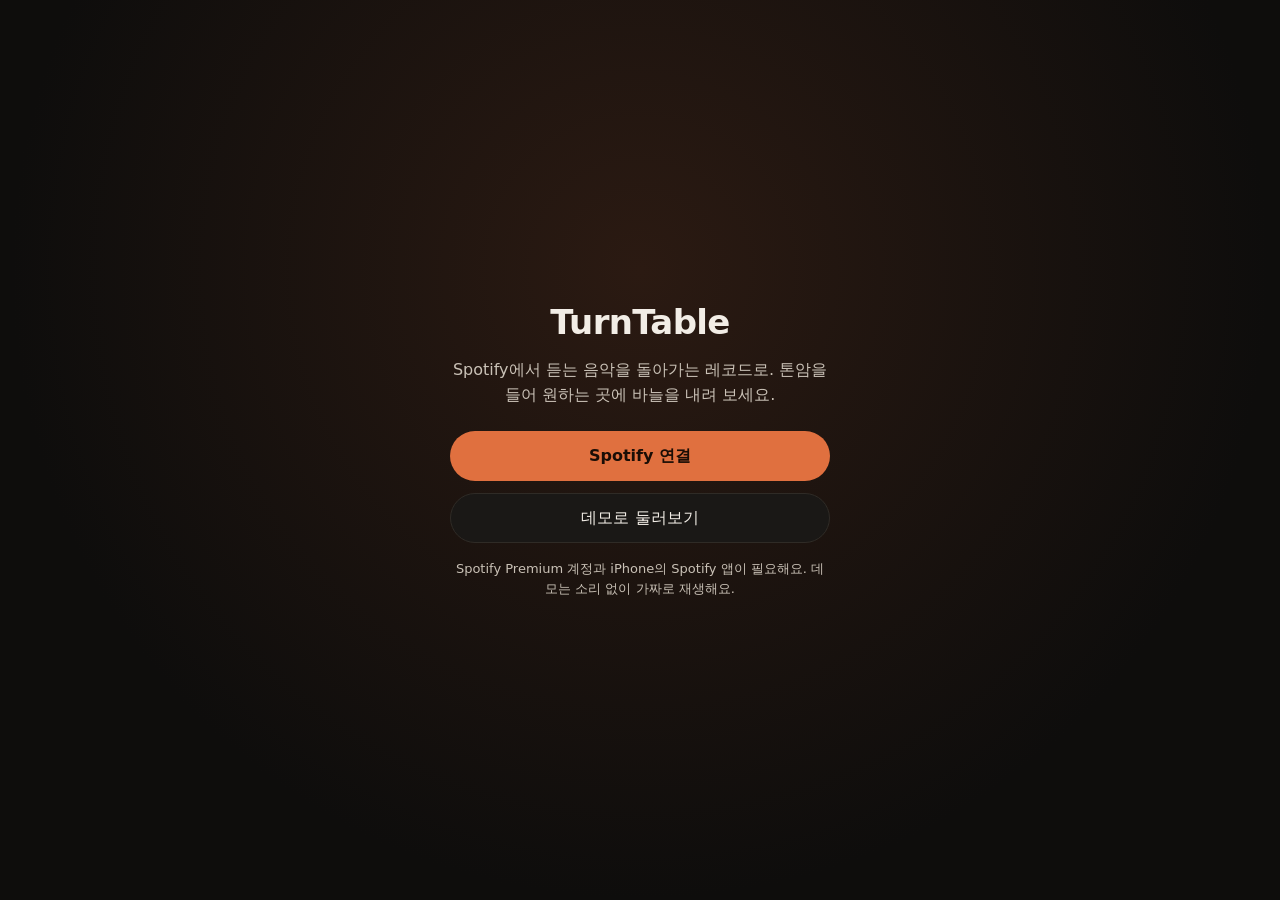
==== index.html @ 1875191e "web: add LyricsPlus for synced lyrics and always highlight the current line While LRCLIB is down, ly" ====
<!doctype html>
<html lang="ko">
<head>
<meta charset="utf-8">
<meta name="viewport" content="width=device-width, initial-scale=1, viewport-fit=cover">
<title>TurnTable</title>
<meta name="description" content="Spotify로 듣는 음악을 돌아가는 레코드와 톤암으로 보여주는 턴테이블 플레이어">
<meta name="theme-color" content="#0e0d0c">
<meta name="apple-mobile-web-app-capable" content="yes">
<meta name="mobile-web-app-capable" content="yes">
<meta name="apple-mobile-web-app-status-bar-style" content="black-translucent">
<meta name="apple-mobile-web-app-title" content="TurnTable">
<link rel="apple-touch-icon" href="icons/icon-180.png">
<link rel="icon" type="image/png" sizes="192x192" href="icons/icon-192.png">
<link rel="manifest" href="manifest.webmanifest">
<link rel="stylesheet" href="styles.css?v=202610311717">
<script type="module" src="js/app.js?v=202610311717"></script>
</head>
<body>
<main class="app" id="app" hidden>
  <canvas id="stage" aria-label="턴테이블. 라벨을 탭하면 재생과 일시정지, 톤암을 끌면 재생 위치를 옮깁니다."></canvas>
  <div class="toolbar">
    <button type="button" class="corner" id="open-settings" aria-label="설정">
      <svg viewBox="0 0 24 24" aria-hidden="true"><circle cx="12" cy="12" r="3"/><path d="M12 2v3M12 19v3M2 12h3M19 12h3M4.9 4.9l2.1 2.1M17 17l2.1 2.1M4.9 19.1L7 17M17 7l2.1-2.1"/></svg>
    </button>
    <button type="button" class="corner" id="pip" aria-label="작은 창으로 띄우기" title="작은 창으로 띄우기 (다른 앱 위에 항상 표시)" hidden>
      <svg viewBox="0 0 24 24" aria-hidden="true"><rect x="3" y="5" width="18" height="14" rx="2"/><rect x="12" y="11" width="7" height="6" rx="1" class="fill"/></svg>
    </button>
  </div>
  <pre class="debug" id="debug" hidden></pre>
  <section class="lyrics" id="lyrics" aria-label="가사" hidden>
    <div class="lyrics-lines" id="lyrics-lines"></div>
  </section>
  <div class="pip-note" id="pip-note" hidden>
    <p>작은 창에서 재생 중이에요.</p>
    <button type="button" id="pip-back">여기로 돌아오기</button>
  </div>
  <div class="hud" id="hud">
    <section class="info" aria-live="polite">
      <p class="status" id="status"></p>
      <a class="open-spotify" id="open-spotify" href="spotify://" hidden>Spotify 앱 열기</a>
      <h1 class="title" id="title">TurnTable</h1>
      <p class="sub" id="sub"></p>
      <p class="time" id="time">--:-- / --:--</p>
      <div class="progress" id="progress" aria-hidden="true">
        <span class="progress-time" id="progress-elapsed">00:00</span>
        <div class="progress-track"><div class="progress-fill" id="progress-fill"></div></div>
        <span class="progress-time" id="progress-total">00:00</span>
      </div>
    </section>
    <nav class="controls" aria-label="재생 조작">
      <button type="button" id="prev" aria-label="이전 곡">
        <svg viewBox="0 0 24 24" aria-hidden="true"><path d="M7 6v12M18 6l-9 6 9 6z"/></svg>
      </button>
      <button type="button" id="playpause" aria-label="재생">
        <svg viewBox="0 0 24 24" aria-hidden="true" id="icon-play"><path d="M8 5l11 7-11 7z"/></svg>
        <svg viewBox="0 0 24 24" aria-hidden="true" id="icon-pause" hidden><path d="M8 5v14M16 5v14"/></svg>
      </button>
      <button type="button" id="next" aria-label="다음 곡">
        <svg viewBox="0 0 24 24" aria-hidden="true"><path d="M17 6v12M6 6l9 6-9 6z"/></svg>
      </button>
    </nav>
  </div>
  <div class="sr-only">
    <button type="button" id="back10">10초 뒤로</button>
    <button type="button" id="fwd10">10초 앞으로</button>
  </div>
</main>

<section class="welcome" id="welcome" hidden>
  <div class="welcome-card">
    <h1>TurnTable</h1>
    <p class="lead">Spotify에서 듣는 음악을 돌아가는 레코드로. 톤암을 들어 원하는 곳에 바늘을 내려 보세요.</p>
    <button type="button" class="primary wide" id="connect">Spotify 연결</button>
    <button type="button" class="wide" id="demo">데모로 둘러보기</button>
    <p class="note" id="connect-note">Spotify Premium 계정과 iPhone의 Spotify 앱이 필요해요. 데모는 소리 없이 가짜로 재생해요.</p>
  </div>
</section>

<dialog id="settings" aria-labelledby="settings-title">
  <form method="dialog" class="sheet">
    <h2 id="settings-title">설정</h2>
    <section>
      <h3>연결</h3>
      <p id="connection-text"></p>
      <div class="row-buttons">
        <button type="button" id="connection-action"></button>
        <button type="button" id="switch-demo">데모 모드</button>
      </div>
    </section>
    <section>
      <h3>화면</h3>
      <label class="switch"><input type="checkbox" id="opt-coverbg"> 배경에도 앨범 커버 쓰기</label>
      <label class="select-row">회전 속도
        <select id="opt-rpm">
          <option value="3">아주 느리게</option>
          <option value="8">느리게</option>
          <option value="16">조금 느리게</option>
          <option value="33.333333">실제 속도 (33⅓ RPM)</option>
          <option value="45">빠르게 (45 RPM)</option>
        </select>
      </label>
      <label class="switch"><input type="checkbox" id="opt-lyrics"> 가사 표시</label>
      <p class="note">턴테이블 오른쪽에 나와요 (세로 화면은 아래). 가사는 공개 가사 서비스 LRCLIB, LyricsPlus, lyrics.ovh에서 곡 제목·가수로 찾아요. 없는 곡도 있어요.</p>
      <label class="switch"><input type="checkbox" id="opt-debug"> 디버그 정보 보기</label>
    </section>
    <section>
      <h3>홈 화면에 추가</h3>
      <p class="note">Safari 공유 버튼 → <b>홈 화면에 추가</b>를 누르면 앱처럼 전체 화면으로 열려요.</p>
    </section>
    <section>
      <h3>위젯</h3>
      <p class="note">무료 앱 Scriptable로 홈 화면·잠금화면 위젯을 만들 수 있어요. <a href="widget/" target="_blank" rel="noopener">위젯 설치 안내</a></p>
    </section>
    <button value="close" class="wide">닫기</button>
  </form>
</dialog>

<div class="toast" id="toast" role="status" aria-live="polite"></div>
</body>
</html>
---- styles.css ----
/* 한 가지 어두운 룩으로 고정 (레코드가 주인공). 색은 토큰으로만 쓴다.
   배치: 캔버스가 화면 전체(흐린 커버 배경 + LP + 톤암, 가로는 앨범 재킷까지)를 그리고,
   글자·버튼은 그 위에 작게 겹친다 (왼쪽 아래 곡 정보, 오른쪽 아래 알약 버튼, 왼쪽 위 설정). */
:root {
  color-scheme: dark;
  --bg: #0e0d0c;
  --panel: #1a1816;
  --panel-2: #232019;
  --line: #2f2b26;
  --text: #f2ede6;
  --muted: #c9c1b6;
  --accent: #e0703f;
  --accent-ink: #1a0d06;
  --glass: rgba(20, 18, 16, 0.38);
  --glass-line: rgba(255, 255, 255, 0.16);
  --font: -apple-system, BlinkMacSystemFont, "Apple SD Gothic Neo", "Malgun Gothic", system-ui, sans-serif;
  /* 렌더러가 읽는 safe-area 여백 */
  --sat: env(safe-area-inset-top, 0px);
  --sab: env(safe-area-inset-bottom, 0px);
  --sal: env(safe-area-inset-left, 0px);
  --sar: env(safe-area-inset-right, 0px);
}

* { box-sizing: border-box; }

html, body {
  margin: 0;
  height: 100%;
  background: var(--bg);
  color: var(--text);
  font-family: var(--font);
  -webkit-tap-highlight-color: transparent;
  -webkit-text-size-adjust: 100%;
}

body { overscroll-behavior: none; overflow: hidden; }

[hidden] { display: none !important; }

.app { position: fixed; inset: 0; }

canvas {
  position: absolute;
  inset: 0;
  width: 100%;
  height: 100%;
  display: block;
  touch-action: none;
  user-select: none;
  -webkit-user-select: none;
  -webkit-touch-callout: none;
}

button {
  font: inherit;
  color: var(--text);
  background: var(--panel);
  border: 1px solid var(--line);
  border-radius: 999px;
  min-height: 44px;
  min-width: 44px;
  padding: 0 16px;
  cursor: pointer;
  touch-action: manipulation;
}
button:focus-visible, input:focus-visible, select:focus-visible, a:focus-visible { outline: 2px solid var(--accent); outline-offset: 2px; }
button:active { transform: scale(0.96); }
button.primary { background: var(--accent); color: var(--accent-ink); border-color: transparent; font-weight: 700; }
button.wide { width: 100%; min-height: 50px; }

/* 유리처럼 비치는 작은 버튼 (배경 커버 위에서 떠 보이게) */
.corner, .controls button {
  background: var(--glass);
  border: 1px solid var(--glass-line);
  -webkit-backdrop-filter: blur(14px) saturate(1.3);
  backdrop-filter: blur(14px) saturate(1.3);
  color: #fff;
  display: grid;
  place-items: center;
  padding: 0;
}
svg { width: 18px; height: 18px; fill: none; stroke: currentColor; stroke-width: 2; stroke-linecap: round; stroke-linejoin: round; }
#icon-play path, #prev path:last-child, #next path:last-child { fill: currentColor; }

.toolbar {
  position: absolute;
  top: calc(10px + var(--sat));
  left: calc(max(12px, var(--sal)));
  display: flex;
  gap: 8px;
}
.corner { width: 44px; height: 44px; }
.corner svg .fill { fill: currentColor; stroke: none; }

/* PiP 창이 열려 있는 동안 원래 창에 보이는 안내 */
.pip-note {
  position: absolute;
  inset: 0;
  display: grid;
  place-content: center;
  justify-items: center;
  gap: 14px;
  text-align: center;
  background: radial-gradient(circle at 50% 40%, #2b1a12, var(--bg) 70%);
  padding: 24px;
}
.pip-note p { margin: 0; color: var(--muted); font-size: 16px; }

/* PiP 창 안: 설정·도구 없이 LP와 곡 정보만.
   - 제목·가수는 어떤 비율이든 아래쪽 전체 폭에 한 줄씩 (높이 44px, renderer.js COMPACT_TEXT_AREA와 맞춘다).
   - 재생 버튼은 자리를 차지하지 않고 아래 가운데에 떠 있다가, 마우스를 창 위에 올리거나
     키보드로 버튼에 오면 나타난다 (Spotify 미니 플레이어처럼). */
.app.pip .hud {
  left: 0;
  right: 0;
  width: auto;
  height: 44px;
  flex-direction: column;
  align-items: stretch;
  justify-content: flex-end;
  gap: 0;
  padding: 0 12px 6px;
  background: linear-gradient(to top, rgba(0, 0, 0, 0.55), rgba(0, 0, 0, 0));
}
.app.pip .info { text-align: left; width: 100%; }
.app.pip .status, .app.pip .time, .app.pip .open-spotify { display: none; }
.app.pip .title { font-size: 14px; line-height: 1.2; }
.app.pip .sub { font-size: 12px; line-height: 1.25; }
.app.pip .info { gap: 0; }
.app.pip .controls {
  position: absolute;
  left: 50%;
  bottom: 4px;
  gap: 4px;
  padding: 4px;
  border-radius: 999px;
  background: rgba(12, 11, 10, 0.72);
  border: 1px solid var(--glass-line);
  -webkit-backdrop-filter: blur(12px);
  backdrop-filter: blur(12px);
  opacity: 0;
  transform: translate(-50%, 6px);
  pointer-events: none;
  transition: opacity 0.2s ease, transform 0.2s ease;
}
.app.pip .controls button { width: 44px; height: 38px; min-height: 38px; background: transparent; border: 0; }
.app.pip:hover .controls,
.app.pip .controls:focus-within {
  opacity: 1;
  transform: translate(-50%, 0);
  pointer-events: auto;
}
@media (prefers-reduced-motion: reduce) {
  .app.pip .controls { transition: none; transform: translate(-50%, 0); }
}

/* 진행 바 (경과 · 바 · 전체): 작은 창에서만 보인다 */
.progress { display: none; align-items: center; gap: 8px; }
.progress-track { flex: 1; height: 3px; border-radius: 2px; background: rgba(255, 255, 255, 0.25); overflow: hidden; }
.progress-fill { height: 100%; width: 0; background: #fff; border-radius: inherit; }
.progress-time { font-size: 11px; color: var(--muted); font-variant-numeric: tabular-nums; min-width: 34px; }
.progress-time:last-child { text-align: right; }

/* 작은 창 구간 (app.js가 pip-tiny / pip-normal / pip-wide를 붙인다, renderer.js pipModeFor와 같은 기준) */

/* 아주 작을 때·일반 크기: 마우스를 올리면 창 전체가 살짝 어두워지고(그림은 비쳐 보임),
   가운데에 ⏮ ⏯ ⏭, 일반 크기는 제목 바로 위에 경과·진행 바·전체 시간 (Spotify 미니 플레이어처럼).
   버튼이 상자로 얹히지 않아 LP와 제목을 가리지 않는다. */
.app.pip.pip-tiny .hud,
.app.pip.pip-normal .hud {
  top: 0;
  height: auto;
  background: linear-gradient(to top, rgba(0, 0, 0, 0.55) 0, rgba(0, 0, 0, 0) 64px);
}
.app.pip.pip-tiny .hud { padding: 0; background: none; }
.app.pip.pip-tiny .hud::before,
.app.pip.pip-normal .hud::before {
  content: '';
  position: absolute;
  inset: 0;
  background: rgba(0, 0, 0, 0.45);
  opacity: 0;
  transition: opacity 0.2s ease;
  pointer-events: none;
}
.app.pip.pip-tiny:hover .hud::before,
.app.pip.pip-normal:hover .hud::before,
.app.pip.pip-tiny .hud:focus-within::before,
.app.pip.pip-normal .hud:focus-within::before { opacity: 1; }
.app.pip.pip-normal .info { position: relative; flex: none; } /* 아래에 붙고, 어둡게 덮는 층보다 위에 그려지게 */
.app.pip.pip-tiny .info { display: none; }
.app.pip.pip-tiny .controls,
.app.pip.pip-normal .controls {
  bottom: auto;
  top: 50%;
  gap: 10px;
  padding: 0;
  background: none;
  border: 0;
  -webkit-backdrop-filter: none;
  backdrop-filter: none;
  transform: translate(-50%, -50%) scale(0.94);
}
.app.pip.pip-tiny:hover .controls,
.app.pip.pip-tiny .controls:focus-within,
.app.pip.pip-normal:hover .controls,
.app.pip.pip-normal .controls:focus-within { transform: translate(-50%, -50%); }
.app.pip.pip-tiny .controls button,
.app.pip.pip-normal .controls button { filter: drop-shadow(0 1px 4px rgba(0, 0, 0, 0.5)); }
.app.pip.pip-tiny .controls #playpause,
.app.pip.pip-normal .controls #playpause {
  width: 50px;
  height: 50px;
  min-height: 50px;
  border-radius: 50%;
  background: #fff;
  color: #111;
}
.app.pip.pip-tiny .controls #playpause svg,
.app.pip.pip-normal .controls #playpause svg { width: 20px; height: 20px; }
.app.pip.pip-normal .progress {
  display: flex;
  position: absolute;
  left: 0;
  right: 0;
  bottom: calc(100% + 8px);
  opacity: 0;
  transition: opacity 0.2s ease;
}
.app.pip.pip-normal:hover .progress,
.app.pip.pip-normal .hud:focus-within .progress { opacity: 1; }

/* 가로로 아주 넓을 때: 톤암 오른쪽 빈 공간에 정보 패널 (제목·가수·진행 바·버튼, 버튼은 항상 보임) */
.app.pip.pip-wide .hud {
  top: 0;
  left: var(--pip-panel-left, 55%);
  height: auto;
  padding: 12px 14px 14px 4px;
  justify-content: flex-end;
  gap: 10px;
  background: none;
}
.app.pip.pip-wide .info { flex: none; align-content: end; }
.app.pip.pip-wide .title { font-size: 16px; }
.app.pip.pip-wide .sub { font-size: 13px; margin-top: 2px; }
.app.pip.pip-wide .progress { display: flex; margin-top: 10px; }
.app.pip.pip-wide .controls {
  position: static;
  align-self: flex-start;
  opacity: 1;
  transform: none;
  pointer-events: auto;
  background: rgba(12, 11, 10, 0.45);
}

.hud {
  position: absolute;
  left: 0;
  right: 0;
  bottom: 0;
  display: flex;
  align-items: flex-end;
  justify-content: space-between;
  gap: 12px;
  padding: 28px max(18px, var(--sar)) calc(16px + var(--sab)) max(18px, var(--sal));
  background: linear-gradient(to top, rgba(0, 0, 0, 0.5), rgba(0, 0, 0, 0));
  pointer-events: none; /* 빈 곳은 캔버스(톤암 드래그)가 받는다 */
}
.hud > * { pointer-events: auto; }

.info { min-width: 0; flex: 1 1 auto; display: grid; gap: 1px; text-shadow: 0 1px 8px rgba(0, 0, 0, 0.45); }
.title, .sub, .time, .status { margin: 0; white-space: nowrap; overflow: hidden; text-overflow: ellipsis; }
.title { font-size: 17px; font-weight: 700; letter-spacing: -0.01em; }

/* 긴 제목은 전광판처럼 끝까지 흘렀다가 돌아온다 (app.js가 넘칠 때만 .scrolling과 거리를 정한다) */
.title.scrolling {
  text-overflow: clip;
  text-align: left;
  -webkit-mask-image: linear-gradient(to right, transparent 0, #000 10px, #000 calc(100% - 14px), transparent 100%);
  mask-image: linear-gradient(to right, transparent 0, #000 10px, #000 calc(100% - 14px), transparent 100%);
}
.title.scrolling .marquee-inner {
  display: inline-block;
  padding: 0 10px;
  margin-left: -10px;
  animation: tt-marquee var(--marquee-time, 8s) ease-in-out infinite alternate;
}
@keyframes tt-marquee {
  0%, 18% { transform: translateX(0); }
  82%, 100% { transform: translateX(calc(-1 * var(--marquee-distance, 0px))); }
}
@media (prefers-reduced-motion: reduce) {
  .title.scrolling { text-overflow: ellipsis; -webkit-mask-image: none; mask-image: none; }
  .title.scrolling .marquee-inner { display: inline; animation: none; padding: 0; margin: 0; }
}
.sub { color: var(--muted); font-size: 13px; }
.time { color: var(--muted); font-size: 12px; margin-top: 3px; font-variant-numeric: tabular-nums; }
.status { color: #ffb08a; font-size: 12px; white-space: normal; margin-bottom: 4px; }
.status:empty { display: none; }

.open-spotify {
  justify-self: start;
  margin-bottom: 8px;
  padding: 0 16px;
  min-height: 44px;
  border-radius: 999px;
  border: 1px solid var(--glass-line);
  background: var(--glass);
  -webkit-backdrop-filter: blur(14px);
  backdrop-filter: blur(14px);
  color: #fff;
  font-size: 14px;
  font-weight: 600;
  text-decoration: none;
  display: inline-flex;
  align-items: center;
}

.controls { display: flex; align-items: center; gap: 8px; flex: none; }
.controls button { width: 52px; height: 44px; }

.debug {
  position: absolute;
  top: calc(10px + var(--sat));
  right: max(12px, var(--sar));
  margin: 0;
  max-width: 220px;
  font-size: 11px;
  color: var(--text);
  background: var(--glass);
  border: 1px solid var(--glass-line);
  border-radius: 10px;
  padding: 8px 10px;
  white-space: pre-wrap;
}

/* 가로: 왼쪽은 재킷과 LP가 높이를 다 쓰고, 곡 정보·버튼은 오른쪽 아래(톤암 밑)에 작게 */
@media (orientation: landscape) {
  .hud {
    left: auto;
    width: min(260px, 30vw);
    flex-direction: column;
    align-items: flex-end;
    gap: 10px;
    padding: 0 max(18px, var(--sar)) calc(14px + var(--sab)) 0;
    background: none;
  }
  .info { text-align: right; width: 100%; }
  .open-spotify { justify-self: end; }
  .title { font-size: 15px; }
  .sub { font-size: 12px; }
  .time { font-size: 11px; }
  .toolbar { left: auto; right: max(12px, var(--sar)); flex-direction: row-reverse; }
  .debug { top: calc(60px + var(--sat)); }
}

/* PC처럼 넓은 화면: 제목·가수를 더 크게 (사용자 요청) */
@media (orientation: landscape) and (min-width: 900px) and (min-height: 500px) {
  .hud { width: min(380px, 32vw); }
  .title { font-size: 24px; }
  .sub { font-size: 16px; margin-top: 2px; }
  .time { font-size: 13px; margin-top: 6px; }
}

/* 가사: 위치·크기는 app.js가 배치(lyricsBox)대로 정한다. 지금 줄을 칸 가운데에 두고 위아래 줄은 연하게. */
.lyrics {
  position: absolute;
  overflow: hidden;
  pointer-events: none;
  -webkit-mask-image: linear-gradient(to bottom, transparent 0, #000 16%, #000 84%, transparent 100%);
  mask-image: linear-gradient(to bottom, transparent 0, #000 16%, #000 84%, transparent 100%);
}
.lyrics-lines { transition: transform 0.45s cubic-bezier(0.25, 0.8, 0.3, 1); will-change: transform; }
.lyrics p {
  margin: 0;
  padding: 5px 0;
  font-size: 17px;
  line-height: 1.35;
  font-weight: 700;
  letter-spacing: -0.01em;
  color: rgba(255, 255, 255, 0.38);
  text-shadow: 0 1px 8px rgba(0, 0, 0, 0.35);
  transition: color 0.3s ease;
  word-break: keep-all;
  overflow-wrap: anywhere;
}
.lyrics p.current { color: #fff; }
.lyrics p.message { color: var(--muted); font-weight: 500; font-size: 14px; }
.lyrics-lines.plain::before { content: "시간 정보가 없어 줄 위치는 어림이에요"; display: block; padding-bottom: 8px; font-size: 13px; color: var(--muted); }
.lyrics.align-center p, .lyrics.align-center .lyrics-lines.plain::before { text-align: center; }
.app.pip .lyrics { display: none; }
@media (prefers-reduced-motion: reduce) {
  .lyrics-lines, .lyrics p { transition: none; }
}
@media (orientation: landscape) and (min-width: 900px) and (min-height: 500px) {
  .lyrics p { font-size: 22px; padding: 6px 0; }
  .lyrics p.message { font-size: 16px; }
}

.sr-only { position: absolute; width: 1px; height: 1px; overflow: hidden; clip: rect(0 0 0 0); white-space: nowrap; }

.select-row { display: flex; align-items: center; justify-content: space-between; gap: 12px; min-height: 44px; }
.select-row select {
  font: inherit;
  color: var(--text);
  background: var(--panel-2);
  border: 1px solid var(--line);
  border-radius: 10px;
  min-height: 40px;
  padding: 0 10px;
}

.welcome {
  min-height: 100%;
  display: grid;
  place-items: center;
  padding: max(24px, var(--sat)) max(16px, var(--sar)) max(24px, var(--sab)) max(16px, var(--sal));
  background: radial-gradient(circle at 50% 30%, #2b1a12, var(--bg) 70%);
  overflow: auto;
  height: 100%;
}
.welcome-card { width: 100%; max-width: 380px; display: grid; gap: 12px; text-align: center; }
.welcome h1 { margin: 0 0 4px; font-size: 34px; letter-spacing: -0.02em; }
.lead { margin: 0 0 12px; color: var(--muted); line-height: 1.55; }
.note { margin: 4px 0 0; color: var(--muted); font-size: 13px; line-height: 1.5; }

dialog {
  border: 1px solid var(--line);
  border-radius: 20px;
  background: var(--panel);
  color: var(--text);
  padding: 0;
  width: min(440px, calc(100% - 32px));
  max-height: calc(100% - 48px);
}
dialog::backdrop { background: rgba(0, 0, 0, 0.6); }
.sheet { display: grid; gap: 18px; padding: 20px; }
.sheet h2 { margin: 0; font-size: 20px; }
.sheet h3 { margin: 0 0 8px; font-size: 13px; color: var(--muted); font-weight: 600; letter-spacing: 0.02em; }
.sheet p { margin: 0 0 10px; line-height: 1.5; }
.sheet section { display: grid; gap: 4px; }
.row-buttons { display: flex; gap: 8px; flex-wrap: wrap; }
.switch { display: flex; align-items: center; gap: 10px; min-height: 40px; }
.switch input { width: 20px; height: 20px; accent-color: var(--accent); }

.toast {
  position: fixed;
  left: 50%;
  top: calc(64px + var(--sat));
  transform: translateX(-50%);
  max-width: calc(100% - 32px);
  background: var(--panel-2);
  border: 1px solid var(--line);
  border-radius: 14px;
  padding: 10px 16px;
  font-size: 14px;
  line-height: 1.4;
  opacity: 0;
  pointer-events: none;
  transition: opacity 0.2s;
}
.toast.show { opacity: 1; }

@media (prefers-reduced-motion: reduce) {
  .toast { transition: none; }
  button:active { transform: none; }
}
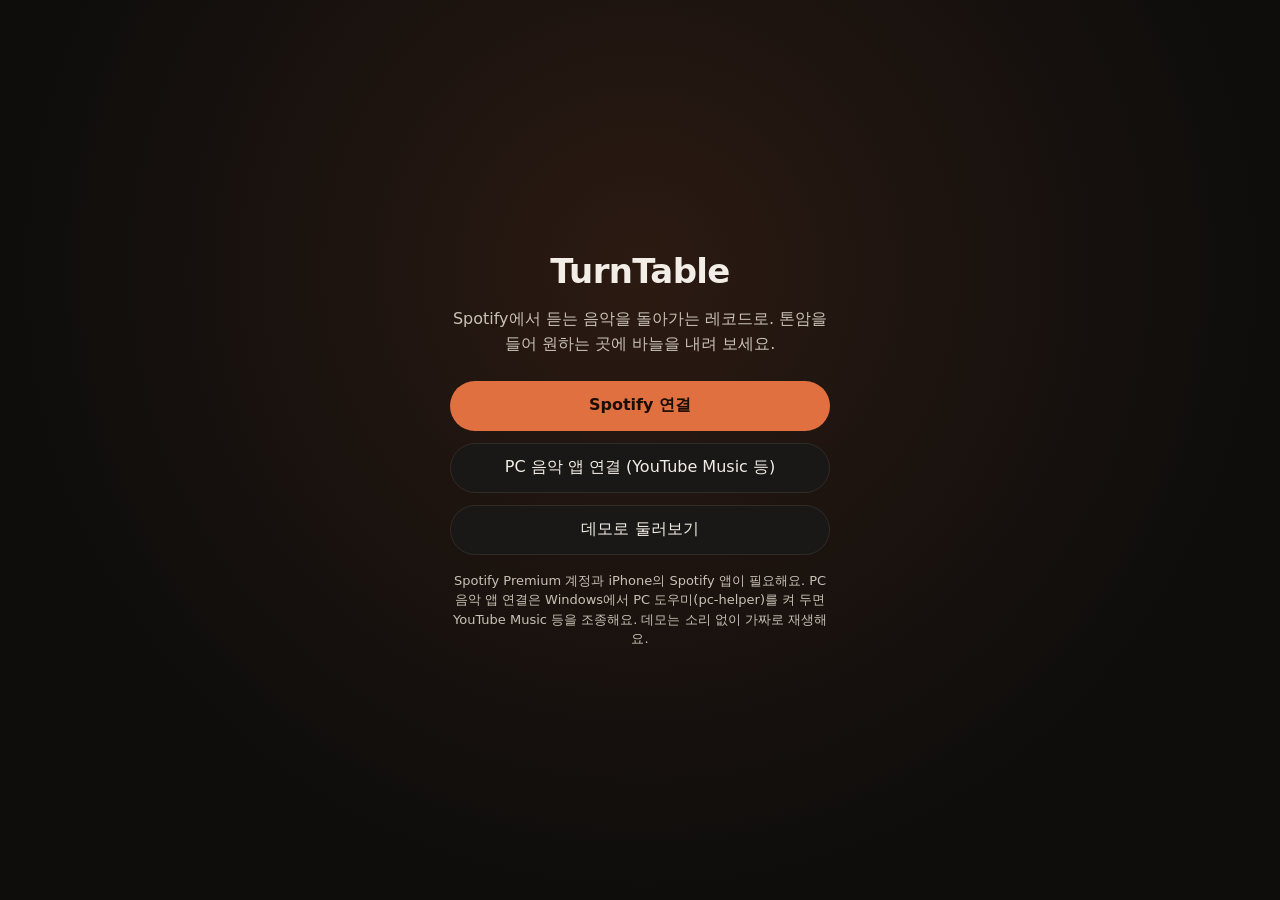
==== commit 7d27d720: "web: bump version for deploy Co-Authored-By: Claude Opus 5.5 <noreply@anthropic.com>" ====
--- a/index.html
+++ b/index.html
@@ -13,8 +13,8 @@
 <link rel="apple-touch-icon" href="icons/icon-180.png">
 <link rel="icon" type="image/png" sizes="192x192" href="icons/icon-192.png">
 <link rel="manifest" href="manifest.webmanifest">
-<link rel="stylesheet" href="styles.css?v=202610311717">
-<script type="module" src="js/app.js?v=202610311717"></script>
+<link rel="stylesheet" href="styles.css?v=202611040059">
+<script type="module" src="js/app.js?v=202611040059"></script>
 </head>
 <body>
 <main class="app" id="app" hidden>
@@ -72,8 +72,9 @@
     <h1>TurnTable</h1>
     <p class="lead">Spotify에서 듣는 음악을 돌아가는 레코드로. 톤암을 들어 원하는 곳에 바늘을 내려 보세요.</p>
     <button type="button" class="primary wide" id="connect">Spotify 연결</button>
+    <button type="button" class="wide" id="connect-pc" hidden>PC 음악 앱 연결 (YouTube Music 등)</button>
     <button type="button" class="wide" id="demo">데모로 둘러보기</button>
-    <p class="note" id="connect-note">Spotify Premium 계정과 iPhone의 Spotify 앱이 필요해요. 데모는 소리 없이 가짜로 재생해요.</p>
+    <p class="note" id="connect-note">Spotify Premium 계정과 iPhone의 Spotify 앱이 필요해요. PC 음악 앱 연결은 Windows에서 PC 도우미(pc-helper)를 켜 두면 YouTube Music 등을 조종해요. 데모는 소리 없이 가짜로 재생해요.</p>
   </div>
 </section>
 
@@ -86,6 +87,7 @@
       <div class="row-buttons">
         <button type="button" id="connection-action"></button>
         <button type="button" id="switch-demo">데모 모드</button>
+        <button type="button" id="switch-pc" hidden>PC 음악 앱</button>
       </div>
     </section>
     <section>
@@ -101,6 +103,18 @@
         </select>
       </label>
       <label class="switch"><input type="checkbox" id="opt-lyrics"> 가사 표시</label>
+      <label class="select-row">가사가 늦으면 앞당기기
+        <select id="opt-lyrics-lead">
+          <option value="0">0초</option>
+          <option value="0.5">0.5초</option>
+          <option value="1">1초</option>
+          <option value="1.5">1.5초</option>
+          <option value="2">2초</option>
+          <option value="3">3초</option>
+          <option value="4">4초</option>
+          <option value="5">5초</option>
+        </select>
+      </label>
       <p class="note">턴테이블 오른쪽에 나와요 (세로 화면은 아래). 가사는 공개 가사 서비스 LRCLIB, LyricsPlus, lyrics.ovh에서 곡 제목·가수로 찾아요. 없는 곡도 있어요.</p>
       <label class="switch"><input type="checkbox" id="opt-debug"> 디버그 정보 보기</label>
     </section>
--- a/styles.css
+++ b/styles.css
@@ -366,11 +366,12 @@
 .lyrics {
   position: absolute;
   overflow: hidden;
-  pointer-events: none;
+  touch-action: none; /* 손가락으로 굴리면 app.js가 처리한다 */
   -webkit-mask-image: linear-gradient(to bottom, transparent 0, #000 16%, #000 84%, transparent 100%);
   mask-image: linear-gradient(to bottom, transparent 0, #000 16%, #000 84%, transparent 100%);
 }
 .lyrics-lines { transition: transform 0.45s cubic-bezier(0.25, 0.8, 0.3, 1); will-change: transform; }
+.lyrics-lines.scrolling { transition: none; }
 .lyrics p {
   margin: 0;
   padding: 5px 0;
@@ -385,6 +386,15 @@
   overflow-wrap: anywhere;
 }
 .lyrics p.current { color: #fff; }
+.lyrics p.break span {
+  display: inline-block;
+  width: 0.42em;
+  height: 0.42em;
+  margin-right: 0.42em;
+  border-radius: 50%;
+  background: currentColor;
+}
+.lyrics p.break span:last-child { margin-right: 0; }
 .lyrics p.message { color: var(--muted); font-weight: 500; font-size: 14px; }
 .lyrics-lines.plain::before { content: "시간 정보가 없어 줄 위치는 어림이에요"; display: block; padding-bottom: 8px; font-size: 13px; color: var(--muted); }
 .lyrics.align-center p, .lyrics.align-center .lyrics-lines.plain::before { text-align: center; }
